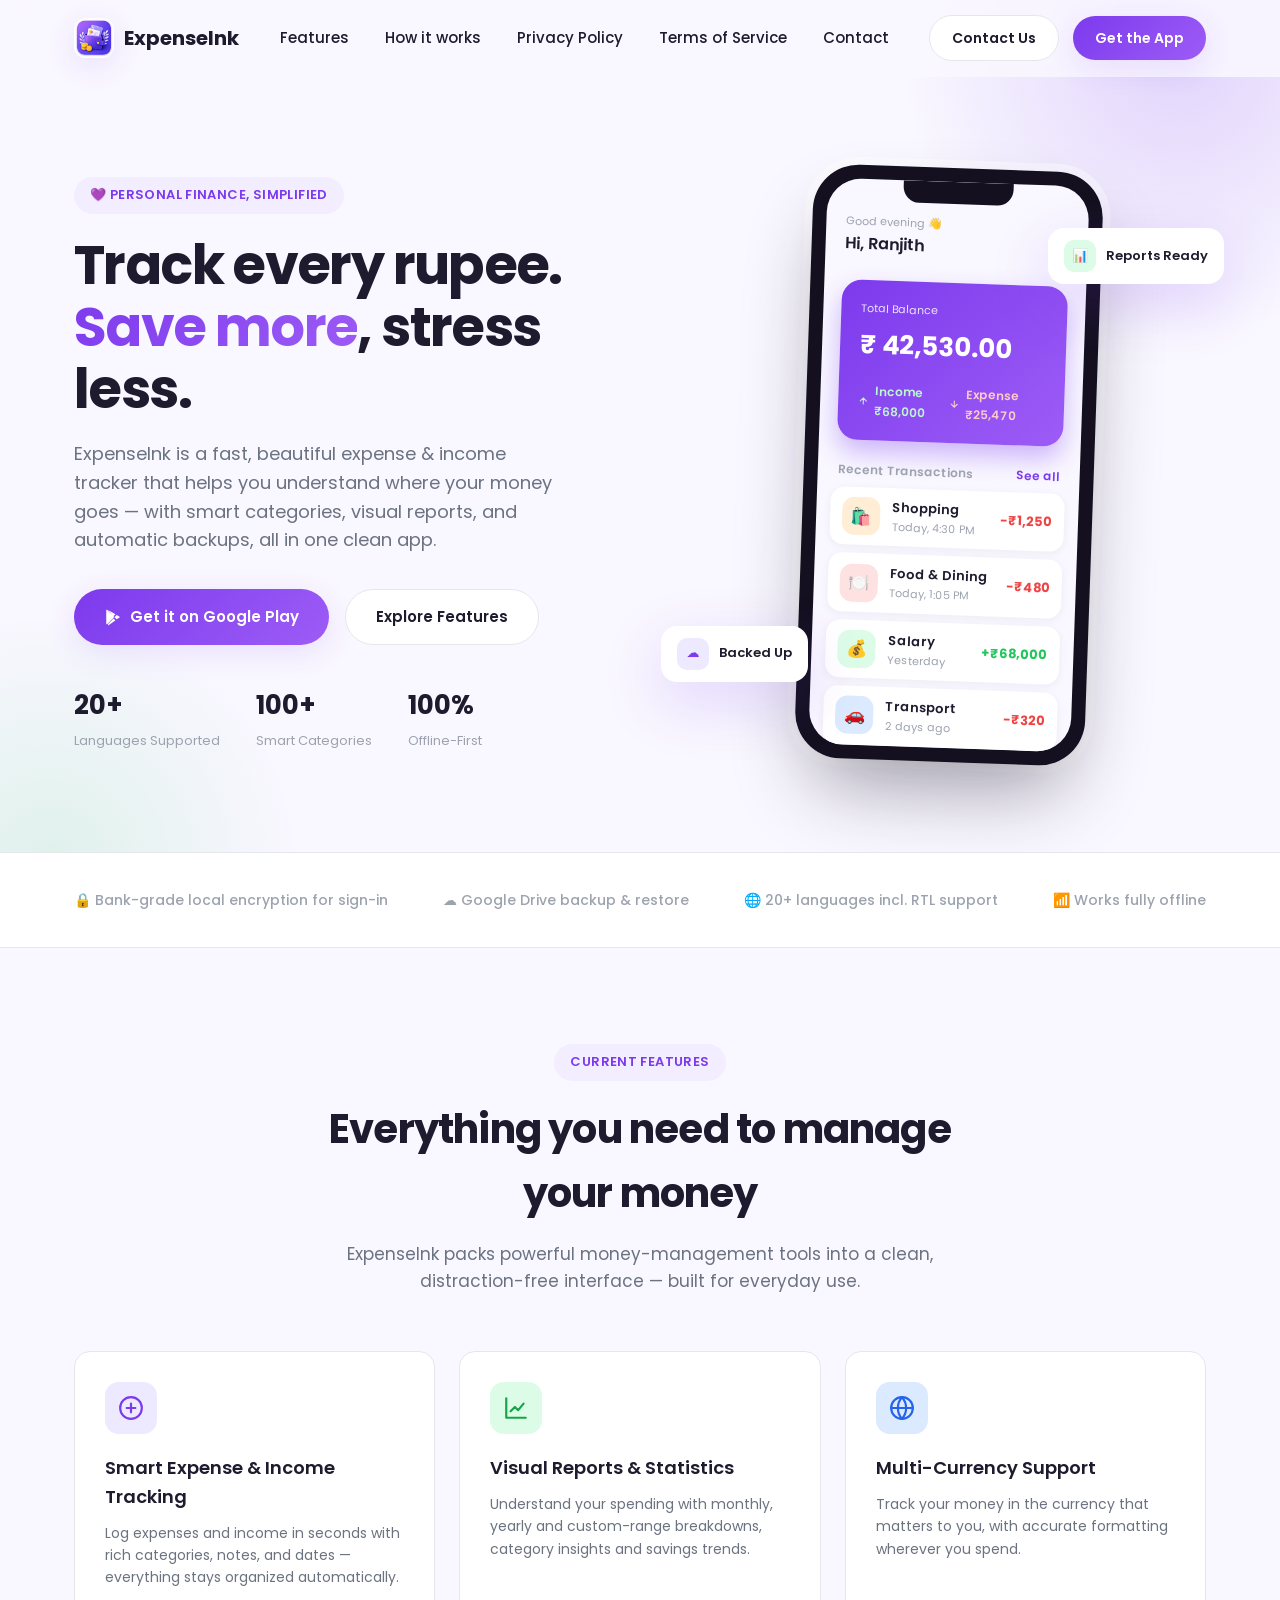
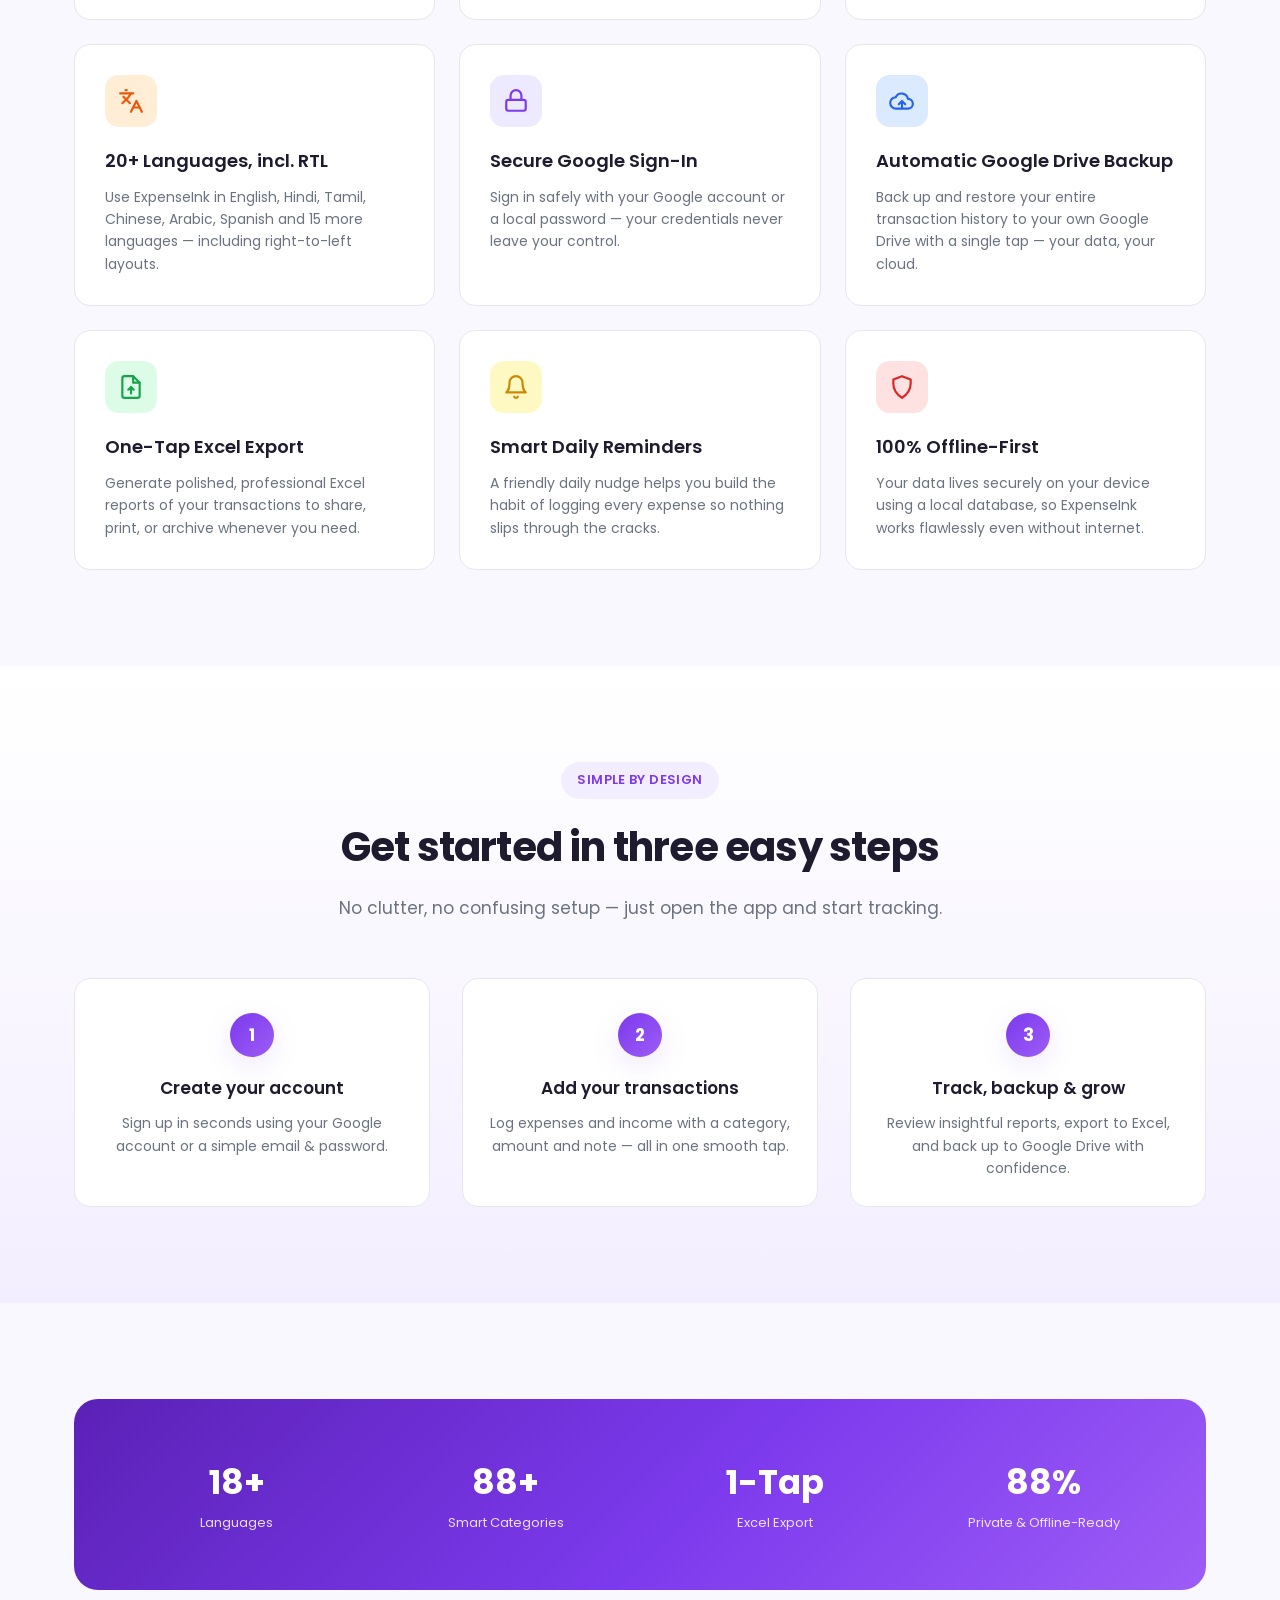
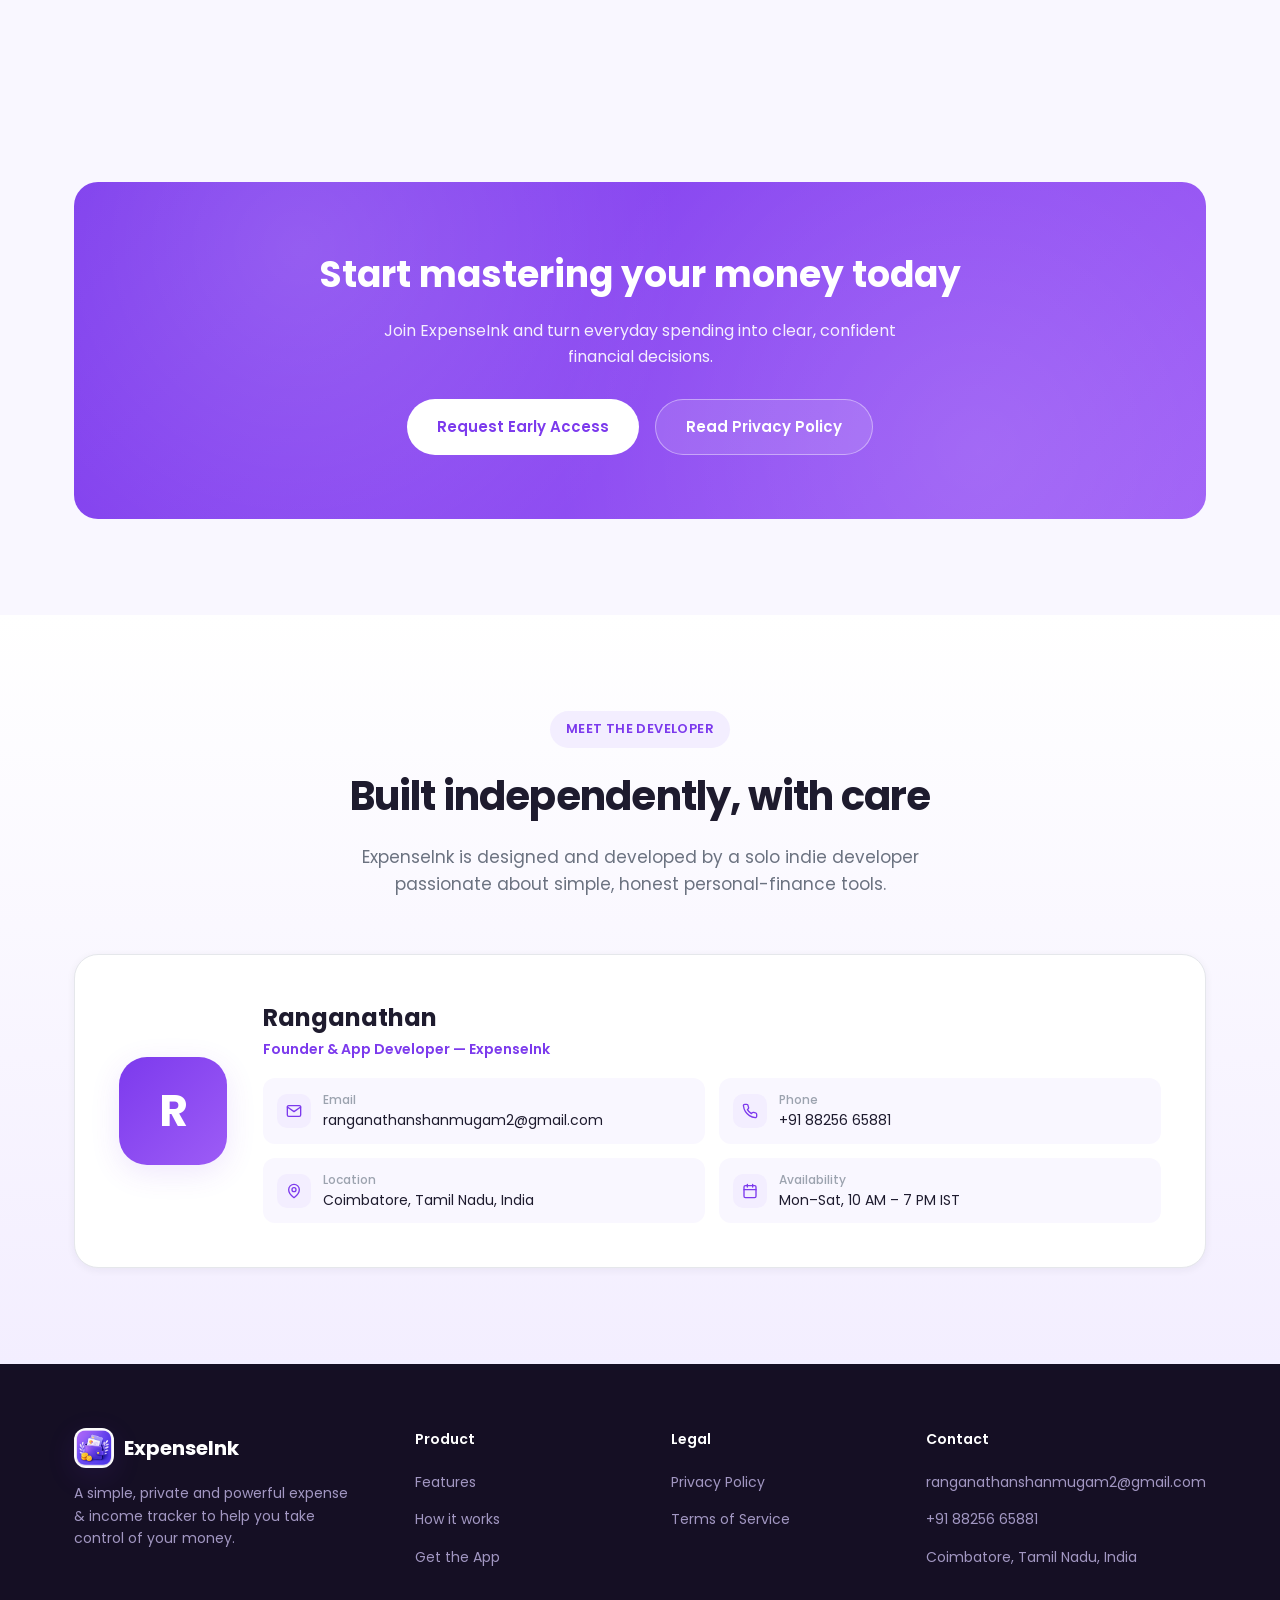
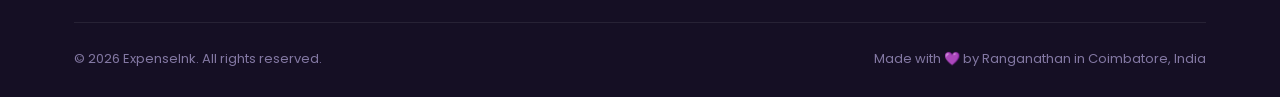
==== index.html @ d07aebb9 "Add files via upload website" ====
<!DOCTYPE html>
<html lang="en">
<head>
<meta charset="UTF-8" />
<meta name="viewport" content="width=device-width, initial-scale=1.0" />
<title>ExpenseInk — Track Every Rupee, Effortlessly</title>
<meta name="description" content="ExpenseInk is a beautifully simple expense & income tracker with multi-currency support, 20+ languages, Excel export, Google Drive backup and smart daily reminders." />
<link rel="icon" type="image/png" href="images/app-icon.png" />
<link rel="preconnect" href="https://fonts.googleapis.com" />
<link href="https://fonts.googleapis.com/css2?family=Poppins:wght@400;500;600;700&display=swap" rel="stylesheet" />
<link rel="stylesheet" href="css/styles.css" />
</head>
<body>

<!-- ============================= NAVBAR ============================= -->
<header class="navbar">
  <div class="container nav-inner">
    <a href="#top" class="brand">
      <span class="brand-mark">
        <img src="images/app-icon.png" alt="ExpenseInk app icon" />
      </span>
      ExpenseInk
    </a>

    <nav class="nav-links">
      <a href="#features">Features</a>
      <a href="#how-it-works">How it works</a>
      <a href="privacy.html">Privacy Policy</a>
      <a href="terms.html">Terms of Service</a>
      <a href="#developer">Contact</a>
    </nav>

    <div class="nav-actions">
      <a href="#developer" class="btn btn-ghost">Contact Us</a>
      <a href="#download" class="btn btn-primary">Get the App</a>
    </div>

    <button class="nav-toggle" aria-label="Toggle menu">
      <span></span><span></span><span></span>
    </button>
  </div>

  <div class="mobile-menu">
    <a href="#features">Features</a>
    <a href="#how-it-works">How it works</a>
    <a href="privacy.html">Privacy Policy</a>
    <a href="terms.html">Terms of Service</a>
    <a href="#developer">Contact</a>
    <a href="#download" class="btn btn-primary btn-block">Get the App</a>
  </div>
</header>

<main id="top">

  <!-- ============================= HERO ============================= -->
  <section class="hero">
    <div class="container hero-inner">
      <div class="hero-copy reveal">
        <span class="eyebrow">💜 Personal Finance, Simplified</span>
        <h1>Track every rupee.<br /><span>Save more</span>, stress less.</h1>
        <p>ExpenseInk is a fast, beautiful expense &amp; income tracker that helps you understand where your money goes — with smart categories, visual reports, and automatic backups, all in one clean app.</p>
        <div class="hero-actions">
          <a href="#download" class="btn btn-primary">
            <svg width="18" height="18" viewBox="0 0 24 24" fill="currentColor"><path d="M3 20.5v-17c0-.59.34-1.11.84-1.35L13.69 12l-9.85 9.85c-.5-.24-.84-.76-.84-1.35zM16.81 15.12l-2.9-2.9 2.9-2.9 3.6 2.08c.63.36.63 1.28 0 1.64l-3.6 2.08zM5.44 2.65 15.19 8.3l-2.55 2.55L5.44 2.65zM5.44 21.35l7.2-7.2 2.55 2.55-9.75 6.65z"/></svg>
            Get it on Google Play
          </a>
          <a href="#features" class="btn btn-ghost">Explore Features</a>
        </div>
        <div class="hero-stats">
          <div><strong data-count="20" data-suffix="+">0</strong><span>Languages Supported</span></div>
          <div><strong data-count="100" data-suffix="+">0</strong><span>Smart Categories</span></div>
          <div><strong data-count="100" data-suffix="%">0</strong><span>Offline-First</span></div>
        </div>
      </div>

      <div class="hero-visual reveal">
        <div class="phone">
          <div class="phone-screen">
            <div class="phone-notch"></div>
            <div class="phone-topbar">
              <div class="greet">Good evening 👋</div>
              <div class="name">Hi, Ranjith</div>
            </div>

            <div class="balance-card">
              <div class="label">Total Balance</div>
              <div class="amount">₹ 42,530.00</div>
              <div class="balance-row">
                <div class="balance-pill income">
                  <svg width="14" height="14" viewBox="0 0 24 24" fill="none" stroke="currentColor" stroke-width="2.5" stroke-linecap="round"><path d="M12 19V5M5 12l7-7 7 7"/></svg>
                  Income ₹68,000
                </div>
                <div class="balance-pill expense">
                  <svg width="14" height="14" viewBox="0 0 24 24" fill="none" stroke="currentColor" stroke-width="2.5" stroke-linecap="round"><path d="M12 5v14M5 12l7 7 7-7"/></svg>
                  Expense ₹25,470
                </div>
              </div>
            </div>

            <div class="phone-section-title"><span>Recent Transactions</span><span>See all</span></div>
            <div class="tx-list">
              <div class="tx-item">
                <div class="tx-icon" style="background:#ffedd5;color:#ea580c;">🛍️</div>
                <div class="tx-info">
                  <div class="tx-title">Shopping</div>
                  <div class="tx-sub">Today, 4:30 PM</div>
                </div>
                <div class="tx-amount expense">-₹1,250</div>
              </div>
              <div class="tx-item">
                <div class="tx-icon" style="background:#fee2e2;color:#ea580c;">🍽️</div>
                <div class="tx-info">
                  <div class="tx-title">Food &amp; Dining</div>
                  <div class="tx-sub">Today, 1:05 PM</div>
                </div>
                <div class="tx-amount expense">-₹480</div>
              </div>
              <div class="tx-item">
                <div class="tx-icon" style="background:#dcfce7;color:#16a34a;">💰</div>
                <div class="tx-info">
                  <div class="tx-title">Salary</div>
                  <div class="tx-sub">Yesterday</div>
                </div>
                <div class="tx-amount income">+₹68,000</div>
              </div>
              <div class="tx-item">
                <div class="tx-icon" style="background:#dbeafe;color:#3b82f6;">🚗</div>
                <div class="tx-info">
                  <div class="tx-title">Transport</div>
                  <div class="tx-sub">2 days ago</div>
                </div>
                <div class="tx-amount expense">-₹320</div>
              </div>
            </div>
          </div>
        </div>

        <div class="badge-float top-right">
          <div class="badge-icon" style="background:#dcfce7;color:#16a34a;">📊</div>
          Reports Ready
        </div>
        <div class="badge-float bottom-left">
          <div class="badge-icon" style="background:#ede9fe;color:#7c3aed;">☁️</div>
          Backed Up
        </div>
      </div>
    </div>
  </section>

  <!-- ============================= TRUST STRIP ============================= -->
  <div class="trust-strip">
    <div class="container">
      <span>🔒 Bank-grade local encryption for sign-in</span>
      <span>☁️ Google Drive backup &amp; restore</span>
      <span>🌐 20+ languages incl. RTL support</span>
      <span>📶 Works fully offline</span>
    </div>
  </div>

  <!-- ============================= FEATURES ============================= -->
  <section id="features" class="section">
    <div class="container">
      <div class="section-head reveal">
        <span class="eyebrow">Current Features</span>
        <h2>Everything you need to manage your money</h2>
        <p>ExpenseInk packs powerful money-management tools into a clean, distraction-free interface — built for everyday use.</p>
      </div>

      <div class="feature-grid">
        <div class="feature-card reveal">
          <div class="feature-icon icon-purple">
            <svg viewBox="0 0 24 24" fill="none" stroke="currentColor" stroke-width="2" stroke-linecap="round" stroke-linejoin="round"><circle cx="12" cy="12" r="10"/><path d="M12 8v8M8 12h8"/></svg>
          </div>
          <h3>Smart Expense &amp; Income Tracking</h3>
          <p>Log expenses and income in seconds with rich categories, notes, and dates — everything stays organized automatically.</p>
        </div>

        <div class="feature-card reveal">
          <div class="feature-icon icon-green">
            <svg viewBox="0 0 24 24" fill="none" stroke="currentColor" stroke-width="2" stroke-linecap="round" stroke-linejoin="round"><path d="M3 3v18h18"/><path d="M7 15l4-4 3 3 5-6"/></svg>
          </div>
          <h3>Visual Reports &amp; Statistics</h3>
          <p>Understand your spending with monthly, yearly and custom-range breakdowns, category insights and savings trends.</p>
        </div>

        <div class="feature-card reveal">
          <div class="feature-icon icon-blue">
            <svg viewBox="0 0 24 24" fill="none" stroke="currentColor" stroke-width="2" stroke-linecap="round" stroke-linejoin="round"><circle cx="12" cy="12" r="10"/><path d="M2 12h20M12 2a15 15 0 0 1 0 20 15 15 0 0 1 0-20Z"/></svg>
          </div>
          <h3>Multi-Currency Support</h3>
          <p>Track your money in the currency that matters to you, with accurate formatting wherever you spend.</p>
        </div>

        <div class="feature-card reveal">
          <div class="feature-icon icon-orange">
            <svg viewBox="0 0 24 24" fill="none" stroke="currentColor" stroke-width="2" stroke-linecap="round" stroke-linejoin="round"><path d="m5 8 6 6"/><path d="m4 14 6-6 2-3"/><path d="M2 5h12"/><path d="M7 2h1"/><path d="m22 22-5-10-5 10"/><path d="M14 18h6"/></svg>
          </div>
          <h3>20+ Languages, incl. RTL</h3>
          <p>Use ExpenseInk in English, Hindi, Tamil, Chinese, Arabic, Spanish and 15 more languages — including right-to-left layouts.</p>
        </div>

        <div class="feature-card reveal">
          <div class="feature-icon icon-purple">
            <svg viewBox="0 0 24 24" fill="none" stroke="currentColor" stroke-width="2" stroke-linecap="round" stroke-linejoin="round"><rect x="3" y="11" width="18" height="10" rx="2"/><path d="M7 11V7a5 5 0 0 1 10 0v4"/></svg>
          </div>
          <h3>Secure Google Sign-In</h3>
          <p>Sign in safely with your Google account or a local password — your credentials never leave your control.</p>
        </div>

        <div class="feature-card reveal">
          <div class="feature-icon icon-blue">
            <svg viewBox="0 0 24 24" fill="none" stroke="currentColor" stroke-width="2" stroke-linecap="round" stroke-linejoin="round"><path d="M17.5 19a4.5 4.5 0 0 0 0-9 6 6 0 0 0-11.3-1.5A4.5 4.5 0 0 0 6.5 19h11Z"/><path d="M12 12v6M9 15l3-3 3 3"/></svg>
          </div>
          <h3>Automatic Google Drive Backup</h3>
          <p>Back up and restore your entire transaction history to your own Google Drive with a single tap — your data, your cloud.</p>
        </div>

        <div class="feature-card reveal">
          <div class="feature-icon icon-green">
            <svg viewBox="0 0 24 24" fill="none" stroke="currentColor" stroke-width="2" stroke-linecap="round" stroke-linejoin="round"><path d="M14 2H6a2 2 0 0 0-2 2v16a2 2 0 0 0 2 2h12a2 2 0 0 0 2-2V8Z"/><path d="M14 2v6h6M12 18v-6M9.5 14.5 12 12l2.5 2.5"/></svg>
          </div>
          <h3>One-Tap Excel Export</h3>
          <p>Generate polished, professional Excel reports of your transactions to share, print, or archive whenever you need.</p>
        </div>

        <div class="feature-card reveal">
          <div class="feature-icon icon-yellow">
            <svg viewBox="0 0 24 24" fill="none" stroke="currentColor" stroke-width="2" stroke-linecap="round" stroke-linejoin="round"><path d="M6 8a6 6 0 0 1 12 0c0 7 3 9 3 9H3s3-2 3-9"/><path d="M10.3 21a1.94 1.94 0 0 0 3.4 0"/></svg>
          </div>
          <h3>Smart Daily Reminders</h3>
          <p>A friendly daily nudge helps you build the habit of logging every expense so nothing slips through the cracks.</p>
        </div>

        <div class="feature-card reveal">
          <div class="feature-icon icon-red">
            <svg viewBox="0 0 24 24" fill="none" stroke="currentColor" stroke-width="2" stroke-linecap="round" stroke-linejoin="round"><path d="M12 22c6-4 8-8 8-13V5l-8-3-8 3v4c0 5 2 9 8 13Z"/></svg>
          </div>
          <h3>100% Offline-First</h3>
          <p>Your data lives securely on your device using a local database, so ExpenseInk works flawlessly even without internet.</p>
        </div>
      </div>
    </div>
  </section>

  <!-- ============================= HOW IT WORKS ============================= -->
  <section id="how-it-works" class="section section-alt">
    <div class="container">
      <div class="section-head reveal">
        <span class="eyebrow">Simple by Design</span>
        <h2>Get started in three easy steps</h2>
        <p>No clutter, no confusing setup — just open the app and start tracking.</p>
      </div>

      <div class="steps">
        <div class="step reveal">
          <div class="step-number">1</div>
          <h3>Create your account</h3>
          <p>Sign up in seconds using your Google account or a simple email &amp; password.</p>
        </div>
        <div class="step reveal">
          <div class="step-number">2</div>
          <h3>Add your transactions</h3>
          <p>Log expenses and income with a category, amount and note — all in one smooth tap.</p>
        </div>
        <div class="step reveal">
          <div class="step-number">3</div>
          <h3>Track, backup &amp; grow</h3>
          <p>Review insightful reports, export to Excel, and back up to Google Drive with confidence.</p>
        </div>
      </div>
    </div>
  </section>

  <!-- ============================= STATS BAND ============================= -->
  <section class="section">
    <div class="container">
      <div class="stats-band reveal">
        <div>
          <strong data-count="20" data-suffix="+">0</strong>
          <span>Languages</span>
        </div>
        <div>
          <strong data-count="100" data-suffix="+">0</strong>
          <span>Smart Categories</span>
        </div>
        <div>
          <strong data-count="1" data-suffix="-Tap">0</strong>
          <span>Excel Export</span>
        </div>
        <div>
          <strong data-count="100" data-suffix="%">0</strong>
          <span>Private &amp; Offline-Ready</span>
        </div>
      </div>
    </div>
  </section>

  <!-- ============================= CTA / DOWNLOAD ============================= -->
  <section id="download" class="section">
    <div class="container">
      <div class="cta-banner reveal">
        <h2>Start mastering your money today</h2>
        <p>Join ExpenseInk and turn everyday spending into clear, confident financial decisions.</p>
        <div class="cta-actions">
          <a href="#developer" class="btn btn-primary">Request Early Access</a>
          <a href="privacy.html" class="btn btn-ghost">Read Privacy Policy</a>
        </div>
      </div>
    </div>
  </section>

  <!-- ============================= DEVELOPER ============================= -->
  <section id="developer" class="section section-alt">
    <div class="container">
      <div class="section-head reveal">
        <span class="eyebrow">Meet the Developer</span>
        <h2>Built independently, with care</h2>
        <p>ExpenseInk is designed and developed by a solo indie developer passionate about simple, honest personal-finance tools.</p>
      </div>

      <div class="dev-card reveal">
        <div class="dev-avatar">R</div>
        <div>
          <div class="dev-name">Ranganathan</div>
          <div class="dev-role">Founder &amp; App Developer — ExpenseInk</div>

          <div class="dev-contacts">
            <a class="dev-contact-item" href="mailto:ranganathanshanmugam2@gmail.com">
              <span class="ic">
                <svg width="16" height="16" viewBox="0 0 24 24" fill="none" stroke="currentColor" stroke-width="2" stroke-linecap="round" stroke-linejoin="round"><rect x="2" y="4" width="20" height="16" rx="2"/><path d="m22 6-10 7L2 6"/></svg>
              </span>
              <span><strong>Email</strong>ranganathanshanmugam2@gmail.com</span>
            </a>

            <a class="dev-contact-item" href="tel:+918825665881">
              <span class="ic">
                <svg width="16" height="16" viewBox="0 0 24 24" fill="none" stroke="currentColor" stroke-width="2" stroke-linecap="round" stroke-linejoin="round"><path d="M22 16.92v3a2 2 0 0 1-2.18 2 19.79 19.79 0 0 1-8.63-3.07 19.5 19.5 0 0 1-6-6 19.79 19.79 0 0 1-3.07-8.67A2 2 0 0 1 4.11 2h3a2 2 0 0 1 2 1.72c.127.96.361 1.903.7 2.81a2 2 0 0 1-.45 2.11L8.09 9.91a16 16 0 0 0 6 6l1.27-1.27a2 2 0 0 1 2.11-.45c.907.339 1.85.573 2.81.7A2 2 0 0 1 22 16.92z"/></svg>
              </span>
              <span><strong>Phone</strong>+91 88256 65881</span>
            </a>

            <div class="dev-contact-item">
              <span class="ic">
                <svg width="16" height="16" viewBox="0 0 24 24" fill="none" stroke="currentColor" stroke-width="2" stroke-linecap="round" stroke-linejoin="round"><path d="M20 10c0 6-8 12-8 12s-8-6-8-12a8 8 0 0 1 16 0Z"/><circle cx="12" cy="10" r="3"/></svg>
              </span>
              <span><strong>Location</strong>Coimbatore, Tamil Nadu, India</span>
            </div>

            <div class="dev-contact-item">
              <span class="ic">
                <svg width="16" height="16" viewBox="0 0 24 24" fill="none" stroke="currentColor" stroke-width="2" stroke-linecap="round" stroke-linejoin="round"><rect x="3" y="4" width="18" height="18" rx="2"/><path d="M16 2v4M8 2v4M3 10h18"/></svg>
              </span>
              <span><strong>Availability</strong>Mon–Sat, 10 AM – 7 PM IST</span>
            </div>
          </div>
        </div>
      </div>
    </div>
  </section>

</main>

<!-- ============================= FOOTER ============================= -->
<footer class="footer">
  <div class="container">
    <div class="footer-grid">
      <div class="footer-brand">
        <a href="#top" class="brand">
          <span class="brand-mark">
            <img src="images/app-icon.png" alt="ExpenseInk app icon" />
          </span>
          ExpenseInk
        </a>
        <p>A simple, private and powerful expense &amp; income tracker to help you take control of your money.</p>
      </div>

      <div class="footer-col">
        <h4>Product</h4>
        <ul>
          <li><a href="#features">Features</a></li>
          <li><a href="#how-it-works">How it works</a></li>
          <li><a href="#download">Get the App</a></li>
        </ul>
      </div>

      <div class="footer-col">
        <h4>Legal</h4>
        <ul>
          <li><a href="privacy.html">Privacy Policy</a></li>
          <li><a href="terms.html">Terms of Service</a></li>
        </ul>
      </div>

      <div class="footer-col">
        <h4>Contact</h4>
        <ul>
          <li><a href="mailto:ranganathanshanmugam2@gmail.com">ranganathanshanmugam2@gmail.com</a></li>
          <li><a href="tel:+918825665881">+91 88256 65881</a></li>
          <li><a href="#developer">Coimbatore, Tamil Nadu, India</a></li>
        </ul>
      </div>
    </div>

    <div class="footer-bottom">
      <span>© <span data-year>2026</span> ExpenseInk. All rights reserved.</span>
      <span>Made with 💜 by Ranganathan in Coimbatore, India</span>
    </div>
  </div>
</footer>

<script src="js/main.js"></script>
</body>
</html>
---- css/styles.css ----
/* =============================================================================
   ExpenseInk marketing website — shared styles
   ============================================================================= */

:root {
  --primary: #7c3aed;
  --primary-light: #9d5cf6;
  --primary-dark: #5b21b6;
  --primary-bg: #f3eeff;
  --income: #22c55e;
  --expense: #ef4444;
  --shopping: #f97316;
  --food: #ea580c;
  --transport: #3b82f6;
  --bills: #eab308;
  --text-dark: #1e1b2e;
  --text-grey: #6b7280;
  --text-light: #9ca3af;
  --white: #ffffff;
  --bg-light: #f9f7ff;
  --card-bg: #ffffff;
  --border: #e5e7eb;
  --radius-sm: 10px;
  --radius-md: 16px;
  --radius-lg: 24px;
  --shadow-sm: 0 2px 8px rgba(30, 27, 46, 0.06);
  --shadow-md: 0 8px 30px rgba(124, 58, 237, 0.12);
  --shadow-lg: 0 20px 60px rgba(124, 58, 237, 0.18);
  --max-width: 1180px;
}

* {
  box-sizing: border-box;
  margin: 0;
  padding: 0;
}

html {
  scroll-behavior: smooth;
}

body {
  font-family: "Poppins", "Segoe UI", system-ui, -apple-system, sans-serif;
  color: var(--text-dark);
  background: var(--bg-light);
  line-height: 1.6;
  overflow-x: hidden;
}

img,
svg {
  display: block;
  max-width: 100%;
}

a {
  color: inherit;
  text-decoration: none;
}

ul {
  list-style: none;
}

.container {
  max-width: var(--max-width);
  margin: 0 auto;
  padding: 0 24px;
}

.eyebrow {
  display: inline-flex;
  align-items: center;
  gap: 8px;
  background: var(--primary-bg);
  color: var(--primary);
  font-weight: 600;
  font-size: 13px;
  letter-spacing: 0.03em;
  text-transform: uppercase;
  padding: 8px 16px;
  border-radius: 999px;
}

.section {
  padding: 96px 0;
}

.section-head {
  text-align: center;
  max-width: 640px;
  margin: 0 auto 56px;
}

.section-head h2 {
  font-size: clamp(28px, 4vw, 40px);
  font-weight: 700;
  margin: 16px 0;
  letter-spacing: -0.02em;
}

.section-head p {
  color: var(--text-grey);
  font-size: 17px;
}

.section-alt {
  background: linear-gradient(180deg, #ffffff 0%, var(--primary-bg) 100%);
}

/* ---------- Buttons ---------- */
.btn {
  display: inline-flex;
  align-items: center;
  justify-content: center;
  gap: 8px;
  padding: 15px 30px;
  border-radius: 999px;
  font-weight: 600;
  font-size: 15px;
  border: none;
  cursor: pointer;
  transition: transform 0.2s ease, box-shadow 0.2s ease, background 0.2s ease;
  white-space: nowrap;
}

.btn-primary {
  background: linear-gradient(135deg, var(--primary) 0%, var(--primary-light) 100%);
  color: var(--white);
  box-shadow: var(--shadow-md);
}

.btn-primary:hover {
  transform: translateY(-2px);
  box-shadow: var(--shadow-lg);
}

.btn-ghost {
  background: var(--white);
  color: var(--text-dark);
  border: 1.5px solid var(--border);
}

.btn-ghost:hover {
  border-color: var(--primary);
  color: var(--primary);
  transform: translateY(-2px);
}

.btn-block {
  width: 100%;
}

/* ---------- Navbar ---------- */
.navbar {
  position: fixed;
  top: 0;
  left: 0;
  right: 0;
  z-index: 1000;
  background: rgba(249, 247, 255, 0.85);
  backdrop-filter: blur(12px);
  border-bottom: 1px solid transparent;
  transition: border-color 0.25s ease, box-shadow 0.25s ease;
}

.navbar.is-scrolled {
  border-color: var(--border);
  box-shadow: 0 4px 20px rgba(30, 27, 46, 0.05);
}

.nav-inner {
  display: flex;
  align-items: center;
  justify-content: space-between;
  height: 76px;
}

.brand {
  display: flex;
  align-items: center;
  gap: 10px;
  font-weight: 700;
  font-size: 20px;
  color: var(--text-dark);
}

.brand-mark {
  width: 40px;
  height: 40px;
  border-radius: 12px;
  overflow: hidden;
  flex-shrink: 0;
  display: flex;
  align-items: center;
  justify-content: center;
  box-shadow: var(--shadow-md);
}

.brand-mark img {
  width: 100%;
  height: 100%;
  object-fit: cover;
}

.nav-links {
  display: flex;
  align-items: center;
  gap: 36px;
}

.nav-links a {
  font-size: 15px;
  font-weight: 500;
  color: var(--text-dark);
  position: relative;
  padding: 6px 0;
}

.nav-links a:hover {
  color: var(--primary);
}

.nav-actions {
  display: flex;
  align-items: center;
  gap: 14px;
}

.nav-actions .btn {
  padding: 11px 22px;
  font-size: 14px;
}

.nav-toggle {
  display: none;
  flex-direction: column;
  gap: 5px;
  background: none;
  border: none;
  cursor: pointer;
  padding: 8px;
}

.nav-toggle span {
  width: 24px;
  height: 2px;
  background: var(--text-dark);
  border-radius: 2px;
  transition: transform 0.25s ease, opacity 0.25s ease;
}

.mobile-menu {
  display: none;
  flex-direction: column;
  gap: 4px;
  background: var(--white);
  border-top: 1px solid var(--border);
  padding: 12px 24px 24px;
}

.mobile-menu a {
  padding: 12px 4px;
  font-weight: 500;
  border-bottom: 1px solid var(--border);
}

.mobile-menu .btn {
  margin-top: 14px;
}

body.menu-open .mobile-menu {
  display: flex;
}

body.menu-open .nav-toggle span:nth-child(1) {
  transform: translateY(7px) rotate(45deg);
}

body.menu-open .nav-toggle span:nth-child(2) {
  opacity: 0;
}

body.menu-open .nav-toggle span:nth-child(3) {
  transform: translateY(-7px) rotate(-45deg);
}

/* ---------- Hero ---------- */
.hero {
  padding: 168px 0 90px;
  position: relative;
  overflow: hidden;
}

.hero::before {
  content: "";
  position: absolute;
  top: -220px;
  right: -180px;
  width: 560px;
  height: 560px;
  background: radial-gradient(circle, rgba(124, 58, 237, 0.18) 0%, rgba(124, 58, 237, 0) 70%);
  border-radius: 50%;
  z-index: 0;
}

.hero::after {
  content: "";
  position: absolute;
  bottom: -260px;
  left: -200px;
  width: 500px;
  height: 500px;
  background: radial-gradient(circle, rgba(34, 197, 94, 0.12) 0%, rgba(34, 197, 94, 0) 70%);
  border-radius: 50%;
  z-index: 0;
}

.hero-inner {
  position: relative;
  z-index: 1;
  display: grid;
  grid-template-columns: 1.05fr 0.95fr;
  gap: 48px;
  align-items: center;
}

.hero-copy h1 {
  font-size: clamp(34px, 5vw, 54px);
  font-weight: 700;
  line-height: 1.15;
  letter-spacing: -0.03em;
  margin: 20px 0 20px;
}

.hero-copy h1 span {
  background: linear-gradient(135deg, var(--primary) 0%, var(--primary-light) 100%);
  -webkit-background-clip: text;
  background-clip: text;
  color: transparent;
}

.hero-copy p {
  font-size: 18px;
  color: var(--text-grey);
  max-width: 500px;
  margin-bottom: 34px;
}

.hero-actions {
  display: flex;
  gap: 16px;
  flex-wrap: wrap;
  margin-bottom: 40px;
}

.hero-stats {
  display: flex;
  gap: 36px;
  flex-wrap: wrap;
}

.hero-stats div strong {
  display: block;
  font-size: 26px;
  font-weight: 700;
  color: var(--text-dark);
}

.hero-stats div span {
  font-size: 13px;
  color: var(--text-light);
}

/* ---------- Phone mockup ---------- */
.hero-visual {
  display: flex;
  justify-content: center;
  position: relative;
}

.phone {
  width: 290px;
  background: #14101f;
  border-radius: 46px;
  padding: 14px;
  box-shadow: 0 40px 80px -20px rgba(30, 27, 46, 0.45), 0 0 0 8px rgba(255, 255, 255, 0.4);
  transform: rotate(2deg);
  animation: float 5s ease-in-out infinite;
}

@keyframes float {
  0%, 100% { transform: rotate(2deg) translateY(0px); }
  50% { transform: rotate(2deg) translateY(-14px); }
}

.phone-screen {
  background: var(--bg-light);
  border-radius: 34px;
  overflow: hidden;
  position: relative;
  min-height: 560px;
}

.phone-notch {
  position: absolute;
  top: 0;
  left: 50%;
  transform: translateX(-50%);
  width: 110px;
  height: 22px;
  background: #14101f;
  border-radius: 0 0 16px 16px;
  z-index: 5;
}

.phone-topbar {
  padding: 34px 20px 18px;
  color: var(--text-dark);
}

.phone-topbar .greet {
  font-size: 11px;
  color: var(--text-light);
}

.phone-topbar .name {
  font-size: 16px;
  font-weight: 600;
}

.balance-card {
  margin: 6px 18px 16px;
  padding: 20px;
  border-radius: 20px;
  background: linear-gradient(135deg, var(--primary) 0%, var(--primary-light) 100%);
  color: var(--white);
  box-shadow: 0 12px 24px rgba(124, 58, 237, 0.35);
}

.balance-card .label {
  font-size: 11px;
  opacity: 0.85;
}

.balance-card .amount {
  font-size: 26px;
  font-weight: 700;
  margin: 6px 0 16px;
}

.balance-row {
  display: flex;
  justify-content: space-between;
}

.balance-pill {
  display: flex;
  align-items: center;
  gap: 6px;
  font-size: 12px;
  font-weight: 600;
}

.balance-pill.income { color: #bbf7d0; }
.balance-pill.expense { color: #fecaca; }

.phone-section-title {
  display: flex;
  justify-content: space-between;
  padding: 4px 20px 8px;
  font-size: 12px;
  font-weight: 600;
  color: var(--text-light);
}

.phone-section-title span:last-child {
  color: var(--primary);
}

.tx-list {
  padding: 0 14px;
  display: flex;
  flex-direction: column;
  gap: 8px;
}

.tx-item {
  display: flex;
  align-items: center;
  gap: 12px;
  background: var(--white);
  border-radius: 14px;
  padding: 10px 12px;
  box-shadow: var(--shadow-sm);
}

.tx-icon {
  width: 38px;
  height: 38px;
  border-radius: 12px;
  display: flex;
  align-items: center;
  justify-content: center;
  font-size: 17px;
  flex-shrink: 0;
}

.tx-info {
  flex: 1;
  min-width: 0;
}

.tx-info .tx-title {
  font-size: 13px;
  font-weight: 600;
  color: var(--text-dark);
}

.tx-info .tx-sub {
  font-size: 11px;
  color: var(--text-light);
}

.tx-amount {
  font-size: 13px;
  font-weight: 700;
}

.tx-amount.income { color: var(--income); }
.tx-amount.expense { color: var(--expense); }

.badge-float {
  position: absolute;
  background: var(--white);
  border-radius: 16px;
  box-shadow: var(--shadow-lg);
  padding: 12px 16px;
  display: flex;
  align-items: center;
  gap: 10px;
  font-weight: 600;
  font-size: 13px;
  z-index: 6;
}

.badge-float.top-right {
  top: 60px;
  right: -18px;
}

.badge-float.bottom-left {
  bottom: 80px;
  left: -30px;
}

.badge-icon {
  width: 32px;
  height: 32px;
  border-radius: 10px;
  display: flex;
  align-items: center;
  justify-content: center;
}

/* ---------- Logos / trust strip ---------- */
.trust-strip {
  padding: 36px 0;
  border-top: 1px solid var(--border);
  border-bottom: 1px solid var(--border);
  background: var(--white);
}

.trust-strip .container {
  display: flex;
  flex-wrap: wrap;
  gap: 24px;
  justify-content: space-between;
  align-items: center;
  color: var(--text-light);
  font-size: 14px;
  font-weight: 500;
}

.trust-strip .container span {
  display: flex;
  align-items: center;
  gap: 8px;
}

/* ---------- Feature grid ---------- */
.feature-grid {
  display: grid;
  grid-template-columns: repeat(3, 1fr);
  gap: 24px;
}

.feature-card {
  background: var(--card-bg);
  border: 1px solid var(--border);
  border-radius: var(--radius-md);
  padding: 30px;
  transition: transform 0.25s ease, box-shadow 0.25s ease, border-color 0.25s ease;
}

.feature-card:hover {
  transform: translateY(-6px);
  box-shadow: var(--shadow-md);
  border-color: rgba(124, 58, 237, 0.25);
}

.feature-icon {
  width: 52px;
  height: 52px;
  border-radius: 14px;
  display: flex;
  align-items: center;
  justify-content: center;
  margin-bottom: 20px;
}

.feature-icon svg {
  width: 26px;
  height: 26px;
}

.feature-card h3 {
  font-size: 18px;
  font-weight: 600;
  margin-bottom: 10px;
}

.feature-card p {
  font-size: 14px;
  color: var(--text-grey);
}

.icon-purple { background: #ede9fe; color: var(--primary); }
.icon-green { background: #dcfce7; color: #16a34a; }
.icon-blue { background: #dbeafe; color: #2563eb; }
.icon-orange { background: #ffedd5; color: #ea580c; }
.icon-yellow { background: #fef9c3; color: #ca8a04; }
.icon-red { background: #fee2e2; color: #dc2626; }

/* ---------- How it works ---------- */
.steps {
  display: grid;
  grid-template-columns: repeat(3, 1fr);
  gap: 32px;
  counter-reset: step;
}

.step {
  position: relative;
  padding: 34px 26px 26px;
  background: var(--white);
  border-radius: var(--radius-md);
  border: 1px solid var(--border);
  text-align: center;
}

.step-number {
  width: 44px;
  height: 44px;
  margin: 0 auto 18px;
  border-radius: 50%;
  background: linear-gradient(135deg, var(--primary) 0%, var(--primary-light) 100%);
  color: var(--white);
  display: flex;
  align-items: center;
  justify-content: center;
  font-weight: 700;
  font-size: 17px;
  box-shadow: var(--shadow-md);
}

.step h3 {
  font-size: 17px;
  font-weight: 600;
  margin-bottom: 10px;
}

.step p {
  font-size: 14px;
  color: var(--text-grey);
}

/* ---------- Language / stats band ---------- */
.stats-band {
  background: linear-gradient(135deg, var(--primary-dark) 0%, var(--primary) 55%, var(--primary-light) 100%);
  color: var(--white);
  border-radius: var(--radius-lg);
  padding: 56px 40px;
  display: grid;
  grid-template-columns: repeat(4, 1fr);
  gap: 24px;
  text-align: center;
}

.stats-band strong {
  display: block;
  font-size: 34px;
  font-weight: 700;
}

.stats-band span {
  font-size: 13px;
  opacity: 0.85;
}

/* ---------- CTA banner ---------- */
.cta-banner {
  background: linear-gradient(135deg, var(--primary) 0%, var(--primary-light) 100%);
  border-radius: var(--radius-lg);
  padding: 64px 48px;
  color: var(--white);
  text-align: center;
  position: relative;
  overflow: hidden;
}

.cta-banner::before {
  content: "";
  position: absolute;
  inset: 0;
  background: radial-gradient(circle at 20% 20%, rgba(255,255,255,0.15), transparent 40%),
              radial-gradient(circle at 80% 80%, rgba(255,255,255,0.12), transparent 45%);
}

.cta-banner h2 {
  font-size: clamp(26px, 4vw, 36px);
  font-weight: 700;
  margin-bottom: 14px;
  position: relative;
}

.cta-banner p {
  opacity: 0.9;
  max-width: 520px;
  margin: 0 auto 30px;
  position: relative;
}

.cta-actions {
  display: flex;
  gap: 16px;
  justify-content: center;
  flex-wrap: wrap;
  position: relative;
}

.cta-banner .btn-ghost {
  background: rgba(255, 255, 255, 0.12);
  border-color: rgba(255, 255, 255, 0.4);
  color: var(--white);
}

.cta-banner .btn-primary {
  background: var(--white);
  color: var(--primary);
  box-shadow: none;
}

/* ---------- Developer / Contact ---------- */
.dev-card {
  display: grid;
  grid-template-columns: auto 1fr;
  gap: 36px;
  background: var(--white);
  border: 1px solid var(--border);
  border-radius: var(--radius-lg);
  padding: 44px;
  box-shadow: var(--shadow-sm);
  align-items: center;
}

.dev-avatar {
  width: 108px;
  height: 108px;
  border-radius: 28px;
  background: linear-gradient(135deg, var(--primary) 0%, var(--primary-light) 100%);
  color: var(--white);
  font-size: 44px;
  font-weight: 700;
  display: flex;
  align-items: center;
  justify-content: center;
  box-shadow: var(--shadow-md);
  flex-shrink: 0;
}

.dev-name {
  font-size: 24px;
  font-weight: 700;
}

.dev-role {
  color: var(--primary);
  font-weight: 600;
  font-size: 14px;
  margin-bottom: 18px;
}

.dev-contacts {
  display: grid;
  grid-template-columns: repeat(2, 1fr);
  gap: 14px;
}

.dev-contact-item {
  display: flex;
  align-items: center;
  gap: 12px;
  font-size: 14px;
  color: var(--text-dark);
  padding: 12px 14px;
  background: var(--bg-light);
  border-radius: 12px;
  transition: background 0.2s ease, transform 0.2s ease;
}

.dev-contact-item:hover {
  background: var(--primary-bg);
  transform: translateY(-2px);
}

.dev-contact-item .ic {
  width: 34px;
  height: 34px;
  border-radius: 10px;
  background: var(--primary-bg);
  color: var(--primary);
  display: flex;
  align-items: center;
  justify-content: center;
  flex-shrink: 0;
}

.dev-contact-item span strong {
  display: block;
  font-size: 12px;
  color: var(--text-light);
  font-weight: 500;
}

/* ---------- Footer ---------- */
.footer {
  background: #150f24;
  color: #cbc4dd;
  padding: 64px 0 28px;
}

.footer-grid {
  display: grid;
  grid-template-columns: 1.4fr 1fr 1fr 1fr;
  gap: 40px;
  padding-bottom: 40px;
  border-bottom: 1px solid rgba(255, 255, 255, 0.08);
}

.footer-brand .brand {
  color: var(--white);
  margin-bottom: 14px;
}

.footer-brand p {
  font-size: 14px;
  color: #a297c2;
  max-width: 280px;
}

.footer-col h4 {
  color: var(--white);
  font-size: 14px;
  margin-bottom: 18px;
  font-weight: 600;
}

.footer-col ul li {
  margin-bottom: 12px;
}

.footer-col ul li a {
  font-size: 14px;
  color: #a297c2;
  transition: color 0.2s ease;
}

.footer-col ul li a:hover {
  color: var(--white);
}

.footer-bottom {
  display: flex;
  justify-content: space-between;
  align-items: center;
  flex-wrap: wrap;
  gap: 12px;
  padding-top: 26px;
  font-size: 13px;
  color: #8378a3;
}

/* ---------- Legal pages ---------- */
.legal-hero {
  padding: 150px 0 60px;
  background: linear-gradient(180deg, var(--primary-bg) 0%, var(--bg-light) 100%);
}

.legal-hero .container {
  max-width: 860px;
}

.legal-hero h1 {
  font-size: clamp(30px, 4vw, 42px);
  font-weight: 700;
  margin: 14px 0 10px;
}

.legal-hero p.updated {
  color: var(--text-grey);
  font-size: 14px;
}

.legal-body {
  padding: 60px 0 100px;
}

.legal-layout {
  max-width: 860px;
  margin: 0 auto;
  display: grid;
  grid-template-columns: 220px 1fr;
  gap: 48px;
  align-items: start;
}

.legal-toc {
  position: sticky;
  top: 100px;
  background: var(--white);
  border: 1px solid var(--border);
  border-radius: var(--radius-md);
  padding: 22px;
}

.legal-toc h4 {
  font-size: 13px;
  text-transform: uppercase;
  letter-spacing: 0.04em;
  color: var(--text-light);
  margin-bottom: 14px;
}

.legal-toc ul li {
  margin-bottom: 10px;
}

.legal-toc ul li a {
  font-size: 13.5px;
  color: var(--text-grey);
  display: block;
  padding: 4px 0;
}

.legal-toc ul li a:hover,
.legal-toc ul li a.active {
  color: var(--primary);
  font-weight: 600;
}

.legal-content {
  background: var(--white);
  border: 1px solid var(--border);
  border-radius: var(--radius-md);
  padding: 46px;
}

.legal-content section {
  margin-bottom: 38px;
  scroll-margin-top: 100px;
}

.legal-content section:last-child {
  margin-bottom: 0;
}

.legal-content h2 {
  font-size: 20px;
  font-weight: 700;
  margin-bottom: 14px;
  display: flex;
  align-items: center;
  gap: 10px;
}

.legal-content h2 .num {
  width: 30px;
  height: 30px;
  border-radius: 9px;
  background: var(--primary-bg);
  color: var(--primary);
  font-size: 14px;
  display: flex;
  align-items: center;
  justify-content: center;
  flex-shrink: 0;
}

.legal-content p {
  color: var(--text-grey);
  margin-bottom: 12px;
  font-size: 15px;
}

.legal-content ul {
  margin: 0 0 12px 0;
  padding-left: 0;
}

.legal-content ul li {
  position: relative;
  padding-left: 24px;
  margin-bottom: 10px;
  color: var(--text-grey);
  font-size: 15px;
}

.legal-content ul li::before {
  content: "";
  position: absolute;
  left: 0;
  top: 8px;
  width: 8px;
  height: 8px;
  border-radius: 50%;
  background: var(--primary-light);
}

.legal-content strong {
  color: var(--text-dark);
}

.legal-content a.inline-link {
  color: var(--primary);
  font-weight: 600;
  text-decoration: underline;
}

.callout {
  background: var(--primary-bg);
  border: 1px solid rgba(124, 58, 237, 0.2);
  border-radius: var(--radius-sm);
  padding: 16px 18px;
  font-size: 14px;
  color: var(--primary-dark);
  margin-bottom: 14px;
}

/* ---------- Simple page hero (used minimally) ---------- */
.back-home {
  display: flex;
  width: fit-content;
  align-items: center;
  gap: 8px;
  font-size: 14px;
  font-weight: 600;
  color: var(--primary);
  margin-bottom: 18px;
}

/* ---------- Responsive ---------- */
@media (max-width: 980px) {
  .hero-inner {
    grid-template-columns: 1fr;
    text-align: center;
  }
  .hero-copy p { margin-left: auto; margin-right: auto; }
  .hero-actions, .hero-stats { justify-content: center; }
  .hero-visual { margin-top: 20px; }
  .feature-grid { grid-template-columns: repeat(2, 1fr); }
  .steps { grid-template-columns: 1fr; }
  .stats-band { grid-template-columns: repeat(2, 1fr); }
  .footer-grid { grid-template-columns: 1fr 1fr; }
  .legal-layout { grid-template-columns: 1fr; }
  .legal-toc { position: static; }
  .dev-card { grid-template-columns: 1fr; text-align: center; }
  .dev-contacts { grid-template-columns: 1fr; }
  .dev-avatar { margin: 0 auto; }
}

@media (max-width: 720px) {
  .nav-links, .nav-actions { display: none; }
  .nav-toggle { display: flex; }
  .section { padding: 70px 0; }
  .feature-grid { grid-template-columns: 1fr; }
  .stats-band { grid-template-columns: 1fr 1fr; padding: 40px 24px; }
  .footer-grid { grid-template-columns: 1fr; gap: 30px; }
  .legal-content { padding: 28px; }
  .cta-banner { padding: 44px 24px; }
  .phone { width: 260px; }
}

/* ---------- Scroll reveal ---------- */
.reveal {
  opacity: 0;
  transform: translateY(24px);
  transition: opacity 0.7s ease, transform 0.7s ease;
}

.reveal.is-visible {
  opacity: 1;
  transform: translateY(0);
}
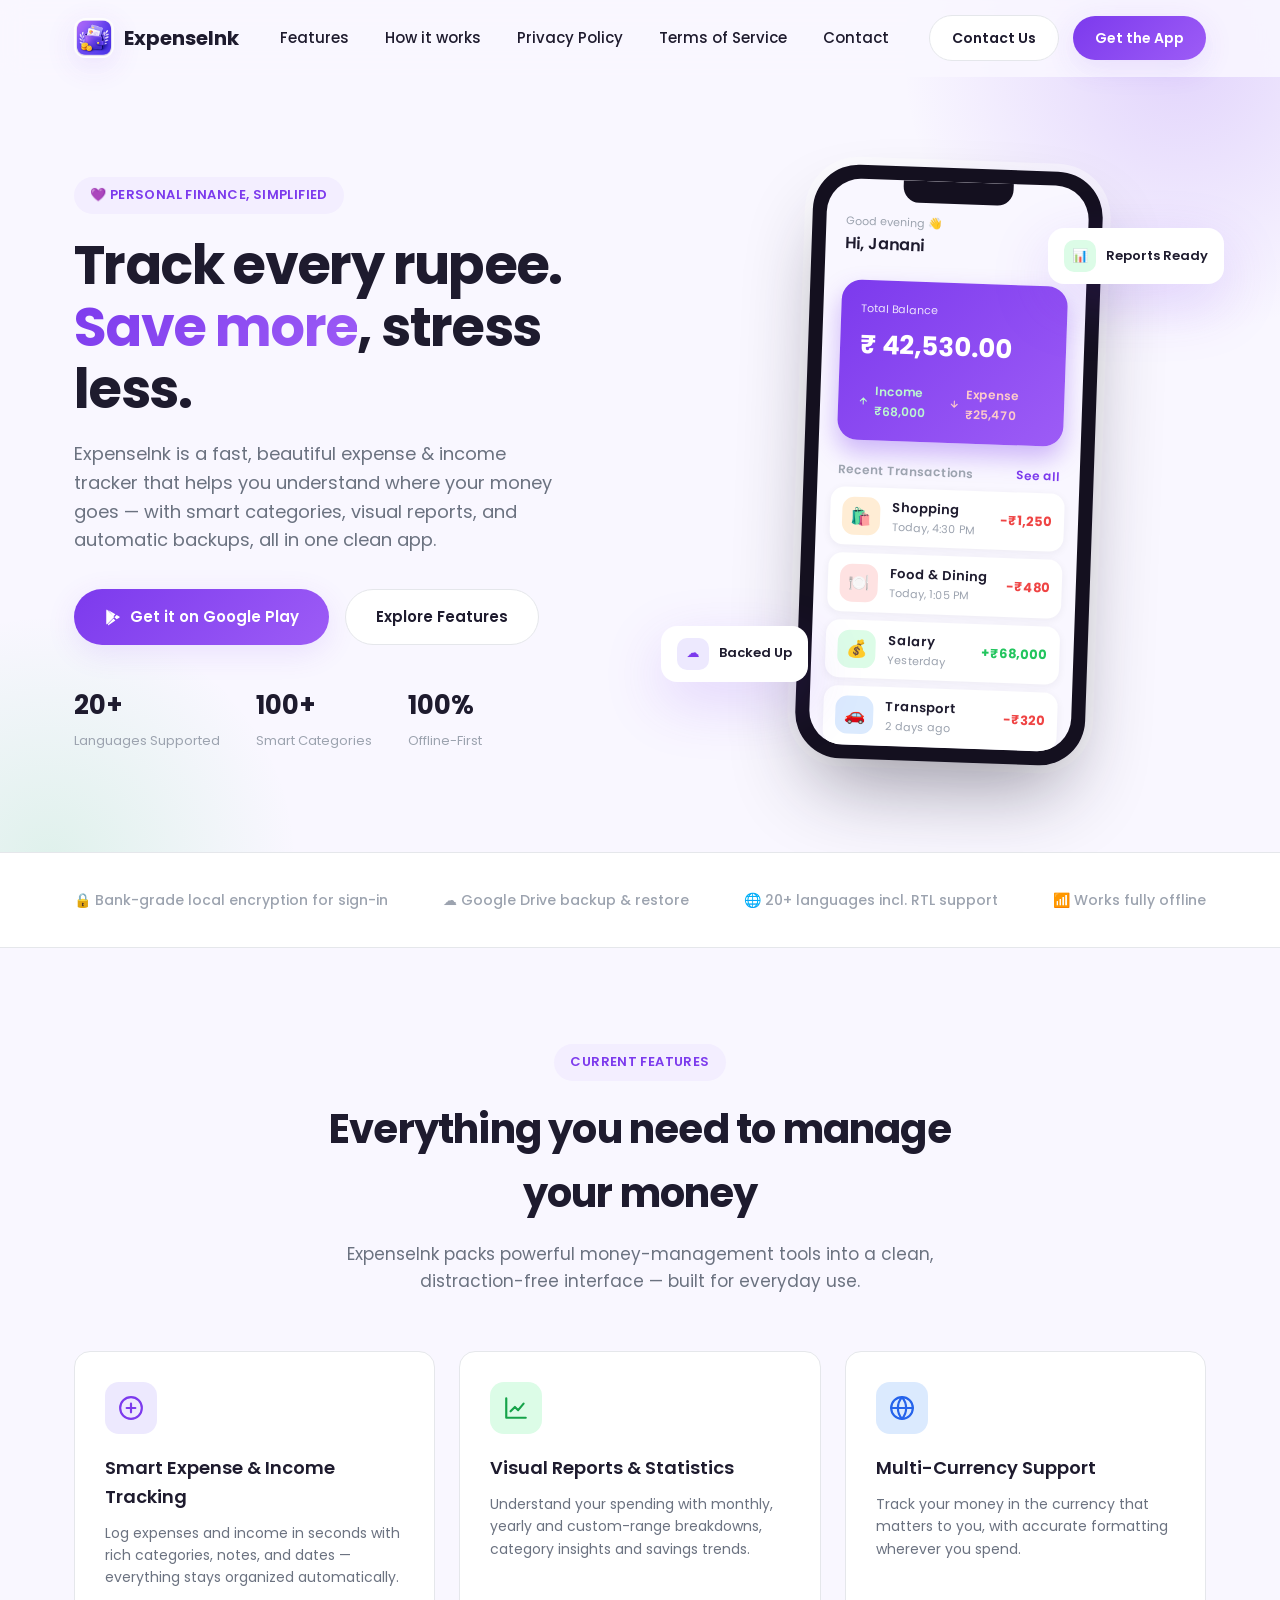
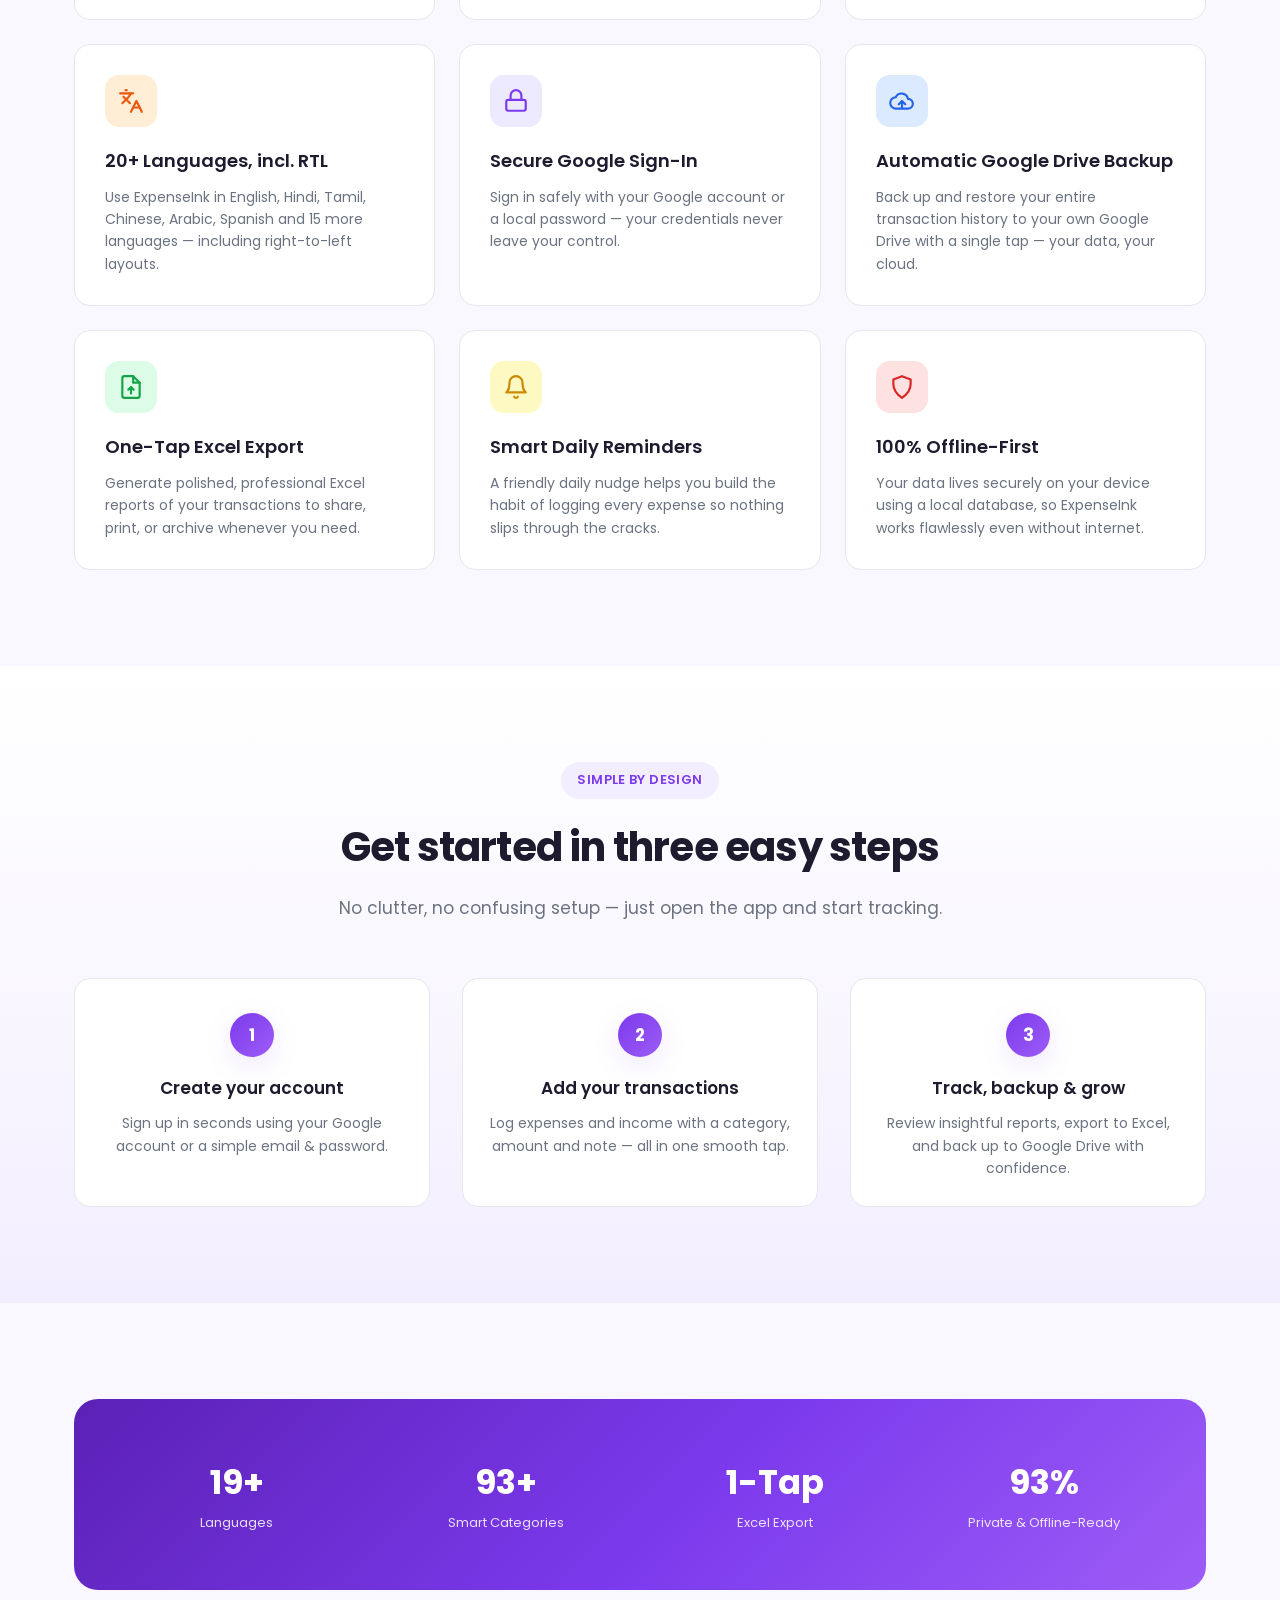
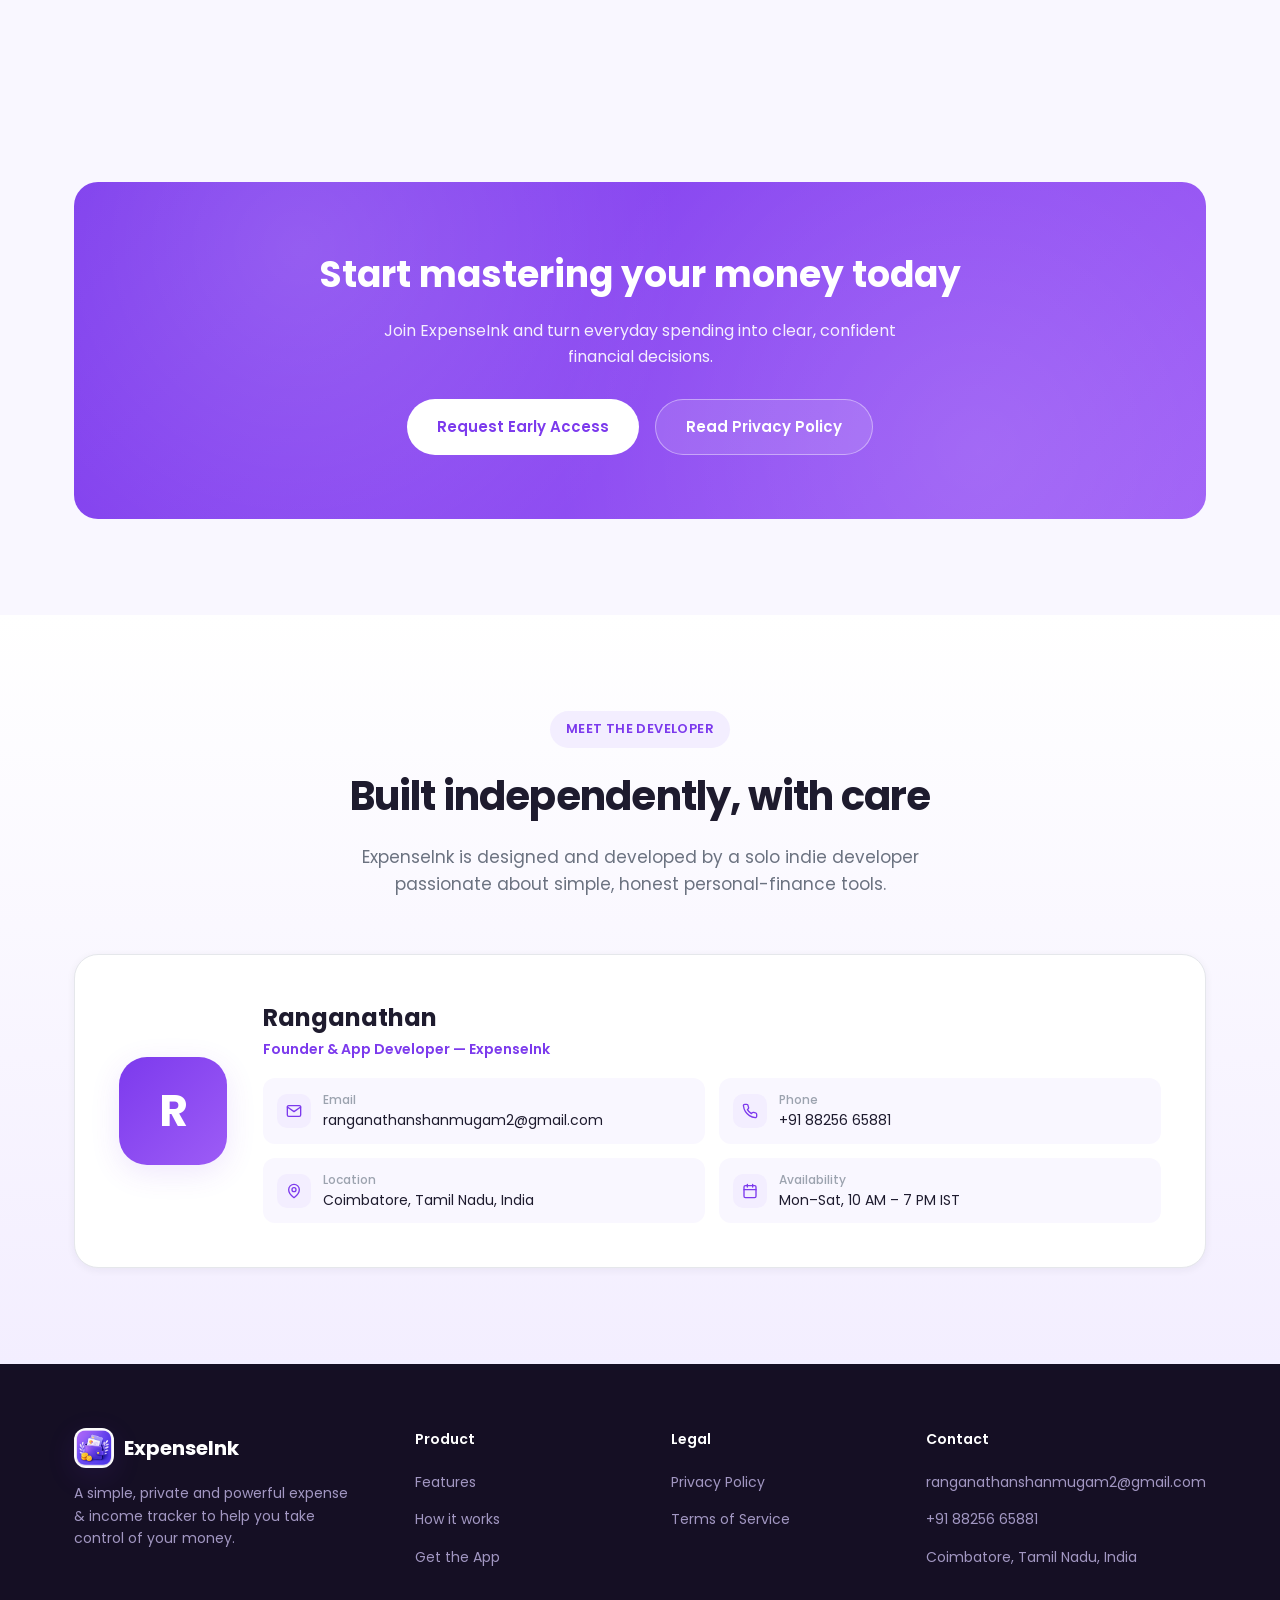
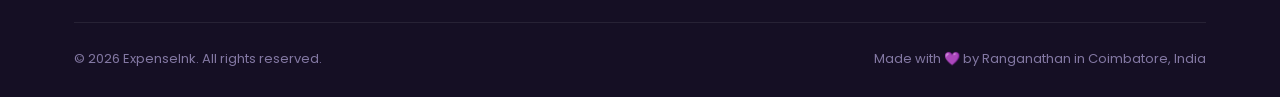
==== commit 2f7705ad: "Name changes" ====
--- a/index.html
+++ b/index.html
@@ -79,7 +79,7 @@
             <div class="phone-notch"></div>
             <div class="phone-topbar">
               <div class="greet">Good evening 👋</div>
-              <div class="name">Hi, Ranjith</div>
+              <div class="name">Hi, Janani</div>
             </div>
 
             <div class="balance-card">
